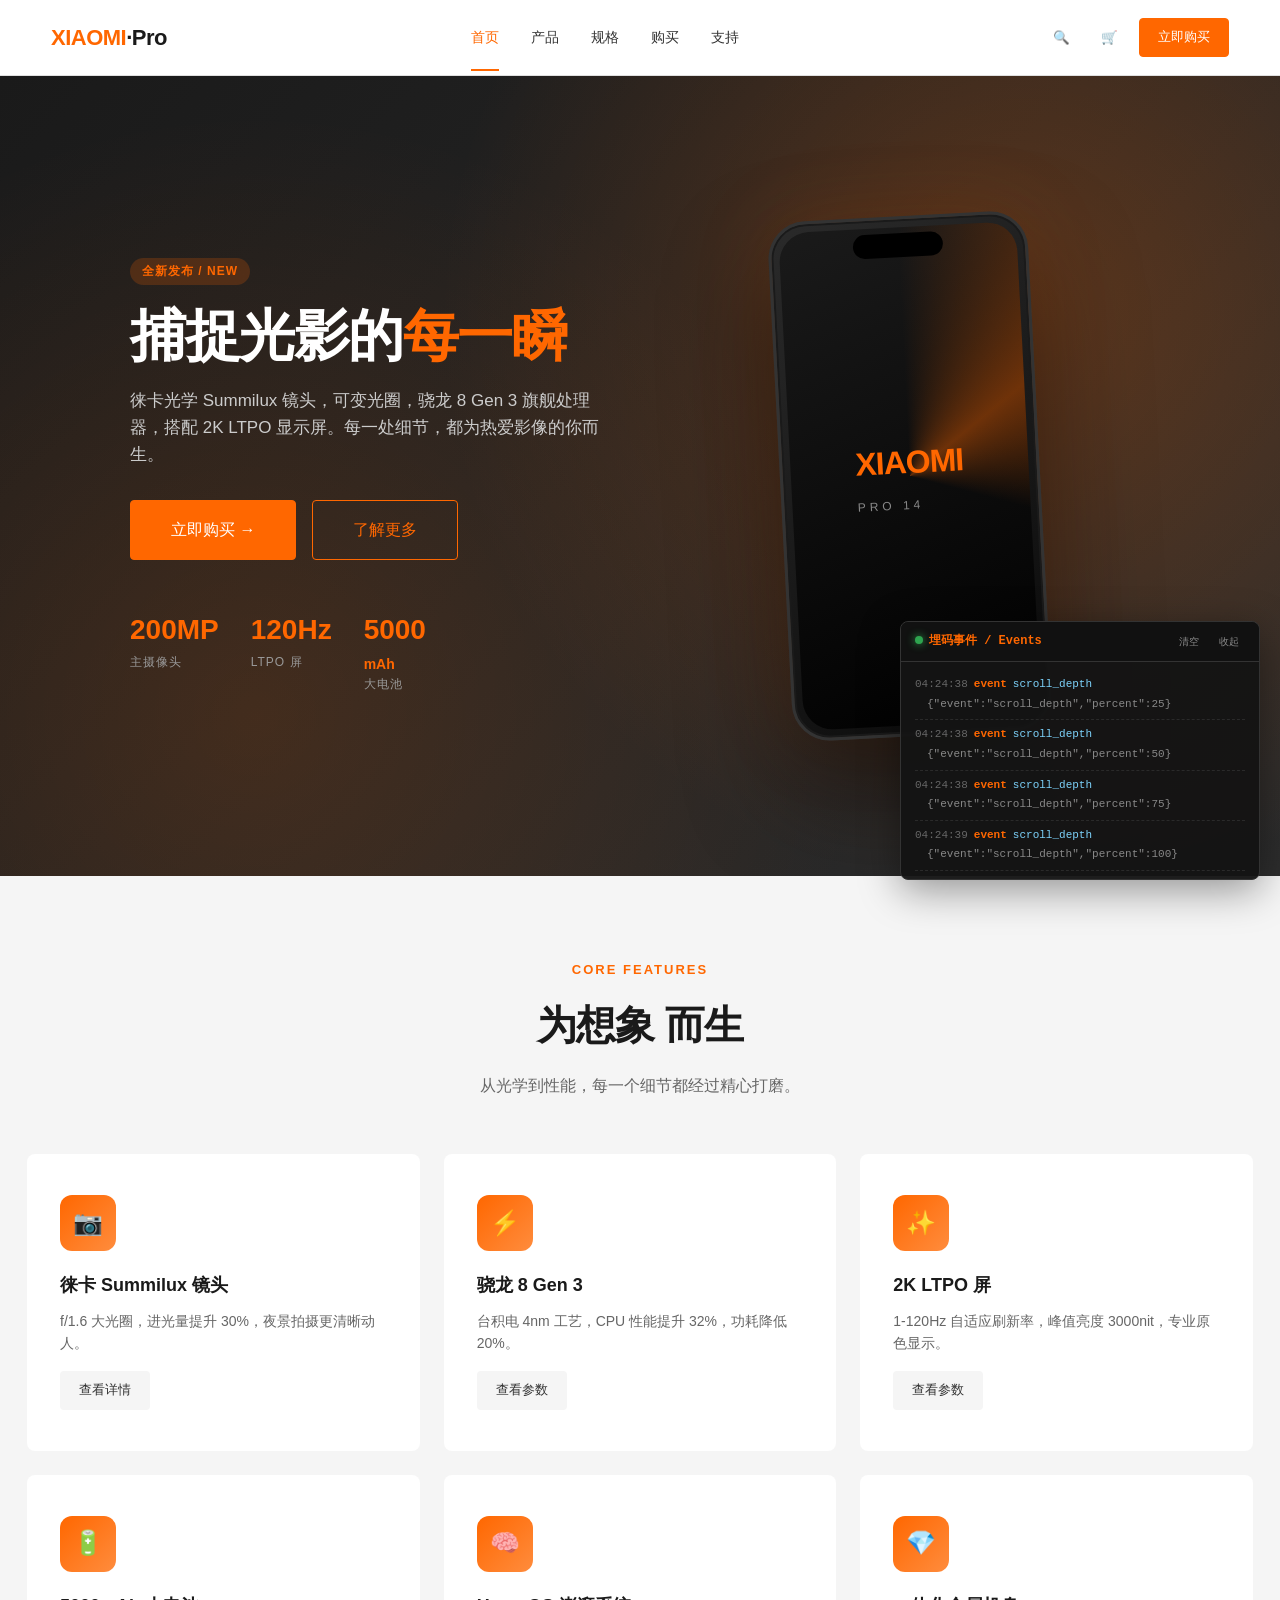
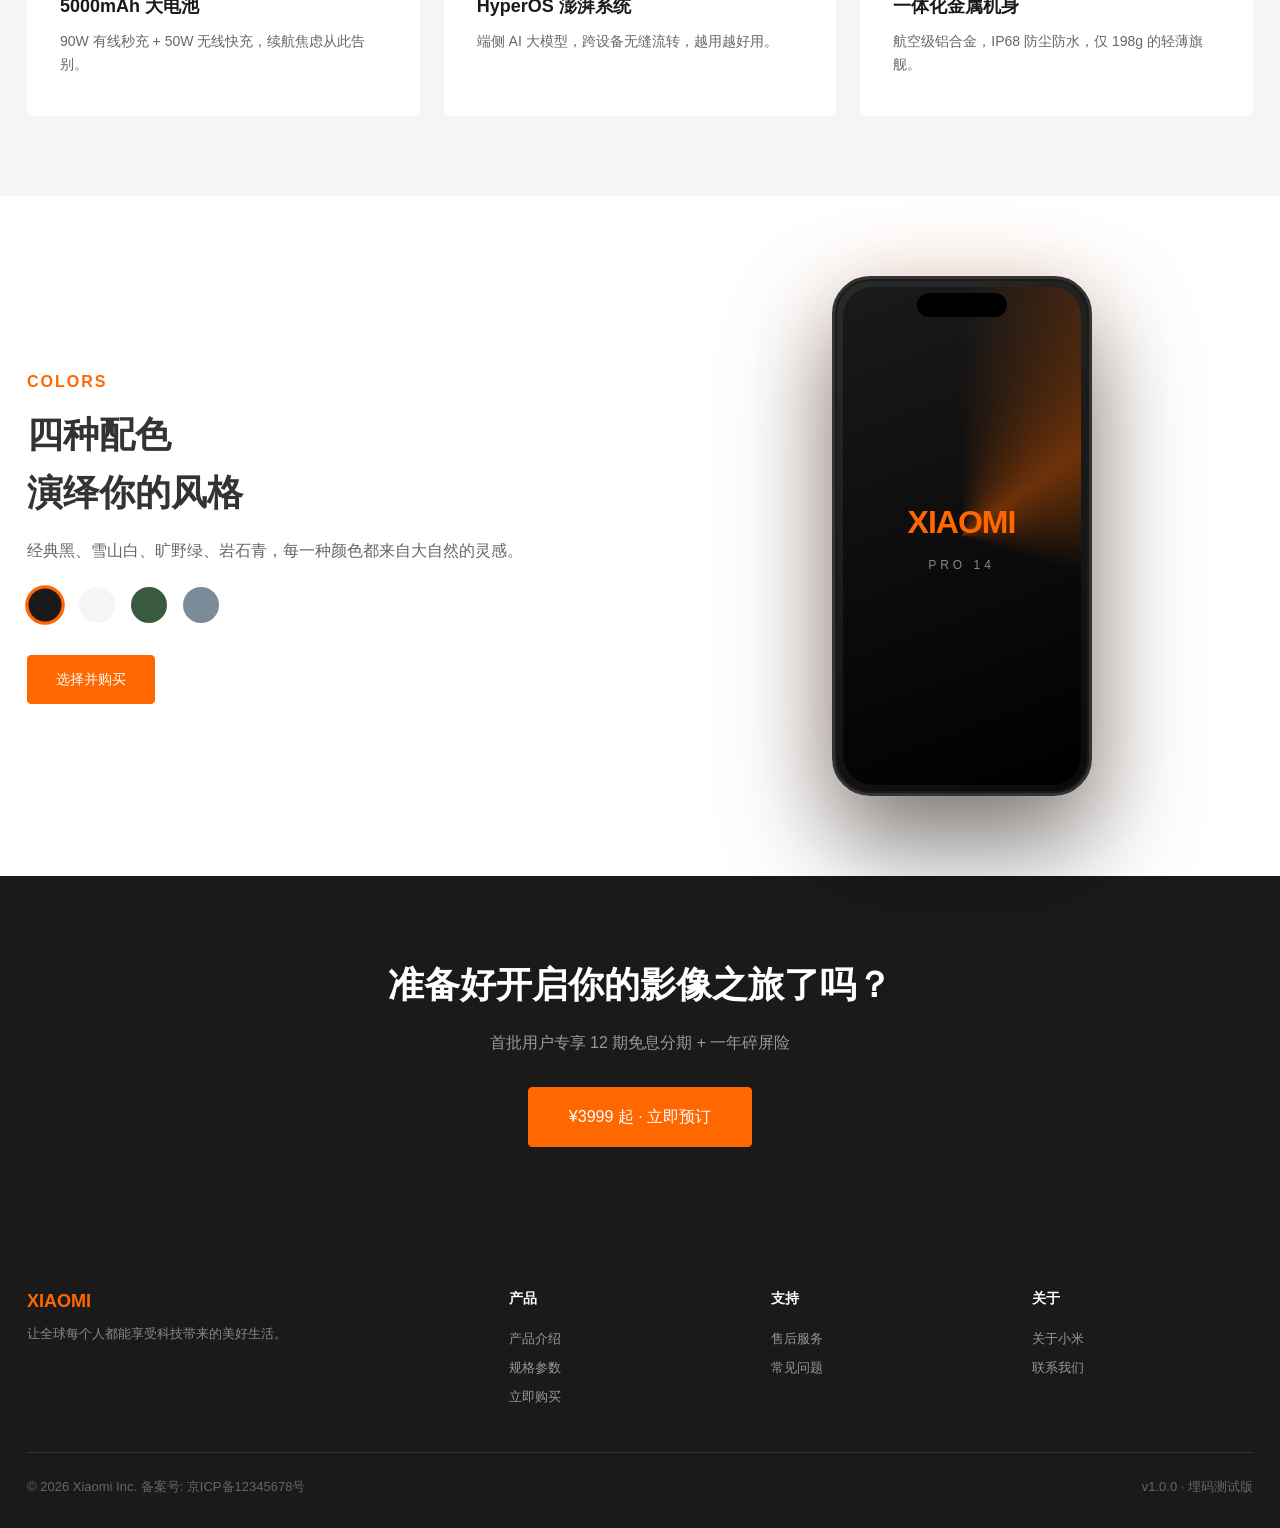
==== index.html @ 8863a965 "feat: initial commit - Xiaomi Pro 14 site with tracking SDK" ====
<!DOCTYPE html>
<html lang="zh-CN">
<head>
  <meta charset="UTF-8">
  <meta name="viewport" content="width=device-width, initial-scale=1.0">
  <title>Xiaomi Pro 14 - 重新定义旗舰</title>
  <meta name="description" content="Xiaomi Pro 14 - 徕卡光学 Summilux 镜头，骁龙8 Gen 3，2K 120Hz LTPO 显示屏。">
  <link rel="stylesheet" href="/css/style.css">
</head>
<body>

  <!-- ===== Header ===== -->
  <header class="site-header">
    <div class="header-inner">
      <a href="/index.html" class="brand">XIAOMI<span>·Pro</span></a>
      <nav class="nav">
        <a href="/index.html" class="active">首页</a>
        <a href="/product.html" data-event="nav_click" data-event-cat="nav" data-event-label="产品">产品</a>
        <a href="/specs.html" data-event="nav_click" data-event-cat="nav" data-event-label="规格">规格</a>
        <a href="/buy.html" data-event="nav_click" data-event-cat="nav" data-event-label="购买">购买</a>
        <a href="/support.html" data-event="nav_click" data-event-cat="nav" data-event-label="支持">支持</a>
      </nav>
      <div class="header-cta">
        <button class="icon-btn" data-event="header_search" aria-label="搜索">🔍</button>
        <button class="icon-btn" data-event="header_cart" aria-label="购物车">🛒</button>
        <a href="/buy.html" class="btn btn-primary btn-sm" data-event="header_buy_now" data-event-cat="cta" data-event-pos="header">立即购买</a>
      </div>
    </div>
  </header>

  <!-- ===== Hero / Banner ===== -->
  <section class="hero">
    <div class="hero-inner">
      <div class="hero-text">
        <span class="tag">全新发布 / NEW</span>
        <h1>捕捉光影的<em>每一瞬</em></h1>
        <p>徕卡光学 Summilux 镜头，可变光圈，骁龙 8 Gen 3 旗舰处理器，搭配 2K LTPO 显示屏。每一处细节，都为热爱影像的你而生。</p>
        <div class="hero-cta">
          <a href="/buy.html" class="btn btn-primary btn-lg" data-event="hero_buy" data-event-cat="cta" data-event-pos="hero" data-event-label="立即购买" data-event-value="4499">立即购买 →</a>
          <a href="/product.html" class="btn btn-outline btn-lg" data-event="hero_learn" data-event-cat="cta" data-event-pos="hero" data-event-label="了解更多">了解更多</a>
        </div>
        <div class="hero-meta">
          <div><span class="num">200MP</span><span class="lbl">主摄像头</span></div>
          <div><span class="num">120Hz</span><span class="lbl">LTPO 屏</span></div>
          <div><span class="num">5000<span style="font-size:14px">mAh</span></span><span class="lbl">大电池</span></div>
        </div>
      </div>
      <div class="hero-visual">
        <div class="phone-mock">
          <div class="phone-notch"></div>
          <div class="phone-screen">
            <div class="phone-logo">XIAOMI<small>PRO 14</small></div>
          </div>
        </div>
      </div>
    </div>
  </section>

  <!-- ===== Features ===== -->
  <section class="features">
    <div class="container">
      <div class="section-head">
        <span class="eyebrow">CORE FEATURES</span>
        <h2>为想象 而生</h2>
        <p>从光学到性能，每一个细节都经过精心打磨。</p>
      </div>
      <div class="feature-grid">
        <div class="feature-card" data-event="feature_view" data-event-cat="feature" data-event-label="徕卡光学">
          <div class="feature-icon">📷</div>
          <h3>徕卡 Summilux 镜头</h3>
          <p>f/1.6 大光圈，进光量提升 30%，夜景拍摄更清晰动人。</p>
          <a href="/product.html" class="btn btn-ghost btn-sm" style="margin-top:16px" data-event="feature_learn_more" data-event-cat="feature" data-event-label="徕卡光学">查看详情</a>
        </div>
        <div class="feature-card" data-event="feature_view" data-event-cat="feature" data-event-label="性能">
          <div class="feature-icon">⚡</div>
          <h3>骁龙 8 Gen 3</h3>
          <p>台积电 4nm 工艺，CPU 性能提升 32%，功耗降低 20%。</p>
          <a href="/specs.html" class="btn btn-ghost btn-sm" style="margin-top:16px" data-event="feature_learn_more" data-event-cat="feature" data-event-label="性能">查看参数</a>
        </div>
        <div class="feature-card" data-event="feature_view" data-event-cat="feature" data-event-label="屏幕">
          <div class="feature-icon">✨</div>
          <h3>2K LTPO 屏</h3>
          <p>1-120Hz 自适应刷新率，峰值亮度 3000nit，专业原色显示。</p>
          <a href="/specs.html" class="btn btn-ghost btn-sm" style="margin-top:16px" data-event="feature_learn_more" data-event-cat="feature" data-event-label="屏幕">查看参数</a>
        </div>
        <div class="feature-card" data-event="feature_view" data-event-cat="feature" data-event-label="续航">
          <div class="feature-icon">🔋</div>
          <h3>5000mAh 大电池</h3>
          <p>90W 有线秒充 + 50W 无线快充，续航焦虑从此告别。</p>
        </div>
        <div class="feature-card" data-event="feature_view" data-event-cat="feature" data-event-label="系统">
          <div class="feature-icon">🧠</div>
          <h3>HyperOS 澎湃系统</h3>
          <p>端侧 AI 大模型，跨设备无缝流转，越用越好用。</p>
        </div>
        <div class="feature-card" data-event="feature_view" data-event-cat="feature" data-event-label="设计">
          <div class="feature-icon">💎</div>
          <h3>一体化金属机身</h3>
          <p>航空级铝合金，IP68 防尘防水，仅 198g 的轻薄旗舰。</p>
        </div>
      </div>
    </div>
  </section>

  <!-- ===== Color picker banner ===== -->
  <section>
    <div class="container colors">
      <div>
        <span class="eyebrow" style="color:var(--primary);font-weight:600;letter-spacing:2px">COLORS</span>
        <h2 style="font-size:36px;margin:12px 0 16px">四种配色<br>演绎你的风格</h2>
        <p style="color:var(--gray-4);margin-bottom:24px">经典黑、雪山白、旷野绿、岩石青，每一种颜色都来自大自然的灵感。</p>
        <div class="color-options">
          <div class="color-dot active" style="background:#1a1a1a" data-preview="#1a1a1a" data-color="经典黑" data-event="color_select" data-event-cat="product" data-event-label="经典黑"></div>
          <div class="color-dot" style="background:#f5f5f5" data-preview="#f5f5f5" data-color="雪山白" data-event="color_select" data-event-cat="product" data-event-label="雪山白"></div>
          <div class="color-dot" style="background:#3a5a40" data-preview="#3a5a40" data-color="旷野绿" data-event="color_select" data-event-cat="product" data-event-label="旷野绿"></div>
          <div class="color-dot" style="background:#7a8b99" data-preview="#7a8b99" data-color="岩石青" data-event="color_select" data-event-cat="product" data-event-label="岩石青"></div>
        </div>
        <a href="/buy.html" class="btn btn-primary" data-event="color_section_buy" data-event-cat="cta" data-event-label="选择并购买">选择并购买</a>
      </div>
      <div style="text-align:center">
        <div class="phone-mock" style="transform:none;margin:0 auto">
          <div class="phone-notch"></div>
          <div class="phone-screen">
            <div class="phone-logo">XIAOMI<small>PRO 14</small></div>
          </div>
        </div>
      </div>
    </div>
  </section>

  <!-- ===== CTA Strip ===== -->
  <section style="background:var(--dark);color:#fff;text-align:center;padding:80px 24px">
    <h2 style="font-size:36px;margin-bottom:16px">准备好开启你的影像之旅了吗？</h2>
    <p style="color:#999;margin-bottom:32px">首批用户专享 12 期免息分期 + 一年碎屏险</p>
    <a href="/buy.html" class="btn btn-primary btn-lg" data-event="bottom_cta_buy" data-event-cat="cta" data-event-pos="bottom" data-event-value="4499">¥3999 起 · 立即预订</a>
  </section>

  <!-- ===== Footer ===== -->
  <footer class="site-footer">
    <div class="footer-grid">
      <div class="footer-col">
        <h4 style="color:var(--primary);font-size:18px;margin-bottom:8px">XIAOMI</h4>
        <p style="color:#888">让全球每个人都能享受科技带来的美好生活。</p>
      </div>
      <div class="footer-col">
        <h4>产品</h4>
        <a href="/product.html" data-event="footer_link" data-event-cat="footer" data-event-label="产品">产品介绍</a>
        <a href="/specs.html" data-event="footer_link" data-event-cat="footer" data-event-label="规格">规格参数</a>
        <a href="/buy.html" data-event="footer_link" data-event-cat="footer" data-event-label="购买">立即购买</a>
      </div>
      <div class="footer-col">
        <h4>支持</h4>
        <a href="/support.html" data-event="footer_link" data-event-cat="footer" data-event-label="售后">售后服务</a>
        <a href="/support.html" data-event="footer_link" data-event-cat="footer" data-event-label="FAQ">常见问题</a>
      </div>
      <div class="footer-col">
        <h4>关于</h4>
        <a href="#" data-event="footer_link" data-event-cat="footer" data-event-label="关于小米">关于小米</a>
        <a href="#" data-event="footer_link" data-event-cat="footer" data-event-label="联系我们">联系我们</a>
      </div>
    </div>
    <div class="footer-bottom">
      <span>© 2026 Xiaomi Inc. 备案号: 京ICP备12345678号</span>
      <span>v1.0.0 · 埋码测试版</span>
    </div>
  </footer>

  <script src="/js/tracker.js"></script>
  <script src="/js/main.js"></script>
</body>
</html>
---- css/style.css ----
/* ===== Reset & Base ===== */
* { box-sizing: border-box; margin: 0; padding: 0; }
html { scroll-behavior: smooth; }
body {
  font-family: -apple-system, BlinkMacSystemFont, "Segoe UI", "PingFang SC", "Microsoft YaHei", Roboto, sans-serif;
  color: #333;
  background: #fff;
  line-height: 1.6;
  -webkit-font-smoothing: antialiased;
}
a { color: inherit; text-decoration: none; }
img { max-width: 100%; display: block; }
button { font-family: inherit; cursor: pointer; border: none; background: none; }
ul { list-style: none; }

/* ===== Theme ===== */
:root {
  --primary: #ff6700;
  --primary-dark: #e55a00;
  --dark: #1a1a1a;
  --gray-1: #f5f5f5;
  --gray-2: #e0e0e0;
  --gray-3: #999;
  --gray-4: #666;
  --text: #333;
  --max-w: 1226px;
}

/* ===== Header ===== */
.site-header {
  position: sticky; top: 0; z-index: 100;
  background: rgba(255,255,255,0.95);
  backdrop-filter: blur(10px);
  border-bottom: 1px solid var(--gray-2);
}
.header-inner {
  max-width: var(--max-w); margin: 0 auto;
  display: flex; align-items: center; justify-content: space-between;
  padding: 18px 24px;
}
.brand {
  font-size: 22px; font-weight: 700; color: var(--primary);
  letter-spacing: -0.5px;
}
.brand span { color: var(--dark); }
.nav { display: flex; gap: 32px; }
.nav a {
  font-size: 14px; color: var(--text);
  transition: color .2s;
  position: relative;
}
.nav a:hover, .nav a.active { color: var(--primary); }
.nav a.active::after {
  content: ''; position: absolute; bottom: -22px; left: 0; right: 0;
  height: 2px; background: var(--primary);
}
.header-cta {
  display: flex; gap: 12px; align-items: center;
}
.icon-btn {
  width: 36px; height: 36px; border-radius: 50%;
  display: inline-flex; align-items: center; justify-content: center;
  color: var(--gray-4); transition: all .2s;
}
.icon-btn:hover { background: var(--gray-1); color: var(--primary); }

/* ===== Buttons ===== */
.btn {
  display: inline-flex; align-items: center; justify-content: center; gap: 6px;
  padding: 12px 28px; border-radius: 4px;
  font-size: 14px; font-weight: 500;
  transition: all .25s; cursor: pointer;
  border: 1px solid transparent;
}
.btn-primary {
  background: var(--primary); color: #fff;
  border-color: var(--primary);
}
.btn-primary:hover { background: var(--primary-dark); border-color: var(--primary-dark); transform: translateY(-1px); box-shadow: 0 6px 20px rgba(255,103,0,0.3); }
.btn-outline {
  background: transparent; color: var(--primary); border-color: var(--primary);
}
.btn-outline:hover { background: var(--primary); color: #fff; }
.btn-dark { background: var(--dark); color: #fff; border-color: var(--dark); }
.btn-dark:hover { background: #000; }
.btn-ghost { background: var(--gray-1); color: var(--text); }
.btn-ghost:hover { background: var(--gray-2); }
.btn-lg { padding: 16px 40px; font-size: 16px; }
.btn-sm { padding: 8px 18px; font-size: 13px; }
.btn-block { width: 100%; }

/* ===== Hero / Banner ===== */
.hero {
  position: relative;
  background: linear-gradient(135deg, #1a1a1a 0%, #2d2d2d 100%);
  color: #fff;
  overflow: hidden;
  min-height: 620px;
  display: flex; align-items: center;
}
.hero::before {
  content: ''; position: absolute; inset: 0;
  background:
    radial-gradient(circle at 80% 30%, rgba(255,103,0,0.25) 0%, transparent 50%),
    radial-gradient(circle at 20% 80%, rgba(255,103,0,0.15) 0%, transparent 50%);
}
.hero-inner {
  position: relative; z-index: 2;
  max-width: var(--max-w); margin: 0 auto;
  padding: 80px 24px;
  display: grid; grid-template-columns: 1fr 1fr; gap: 60px;
  align-items: center;
}
.hero-text .tag {
  display: inline-block; padding: 4px 12px;
  background: rgba(255,103,0,0.2); color: var(--primary);
  border-radius: 20px; font-size: 12px; font-weight: 600;
  margin-bottom: 20px; letter-spacing: 1px;
}
.hero-text h1 {
  font-size: 56px; line-height: 1.1; font-weight: 700;
  margin-bottom: 20px; letter-spacing: -1.5px;
}
.hero-text h1 em { font-style: normal; color: var(--primary); }
.hero-text p {
  font-size: 17px; color: #ccc; margin-bottom: 32px; max-width: 480px;
}
.hero-cta { display: flex; gap: 16px; flex-wrap: wrap; }
.hero-meta { display: flex; gap: 32px; margin-top: 48px; }
.hero-meta div span { display: block; }
.hero-meta .num { font-size: 28px; font-weight: 700; color: var(--primary); }
.hero-meta .lbl { font-size: 12px; color: #999; text-transform: uppercase; letter-spacing: 1px; }

.hero-visual {
  position: relative; height: 480px;
  display: flex; align-items: center; justify-content: center;
}
.phone-mock {
  width: 260px; height: 520px;
  background: linear-gradient(145deg, #2a2a2a 0%, #0a0a0a 100%);
  border-radius: 38px;
  border: 3px solid #333;
  position: relative;
  box-shadow:
    0 50px 100px rgba(0,0,0,0.5),
    inset 0 0 0 2px #1a1a1a,
    0 0 80px rgba(255,103,0,0.15);
  transform: rotate(-3deg);
  transition: transform .8s cubic-bezier(0.4,0,0.2,1);
}
.phone-mock:hover { transform: rotate(0deg) scale(1.03); }
.phone-screen {
  position: absolute; inset: 8px;
  background: linear-gradient(160deg, #1a1a1a 0%, #000 100%);
  border-radius: 30px;
  display: flex; flex-direction: column;
  align-items: center; justify-content: center;
  color: var(--primary);
  overflow: hidden;
}
.phone-screen::after {
  content: ''; position: absolute;
  width: 200%; height: 200%;
  background: conic-gradient(from 0deg, transparent, rgba(255,103,0,0.4), transparent 30%);
  animation: rotate 4s linear infinite;
  top: -50%; left: -50%;
}
@keyframes rotate { to { transform: rotate(360deg); } }
.phone-logo {
  position: relative; z-index: 2;
  font-size: 32px; font-weight: 800;
  letter-spacing: -1px;
}
.phone-logo small { display: block; font-size: 12px; color: #888; margin-top: 8px; font-weight: 400; letter-spacing: 4px; }
.phone-notch {
  position: absolute; top: 14px; left: 50%; transform: translateX(-50%);
  width: 90px; height: 24px; background: #000; border-radius: 12px; z-index: 3;
}

/* ===== Sections ===== */
section { padding: 80px 24px; }
.container { max-width: var(--max-w); margin: 0 auto; }
.section-head { text-align: center; margin-bottom: 56px; }
.section-head .eyebrow {
  display: inline-block; color: var(--primary);
  font-size: 13px; font-weight: 600; letter-spacing: 2px;
  text-transform: uppercase; margin-bottom: 12px;
}
.section-head h2 {
  font-size: 40px; font-weight: 700; letter-spacing: -1px;
  margin-bottom: 16px; color: var(--dark);
}
.section-head p { color: var(--gray-4); max-width: 600px; margin: 0 auto; font-size: 16px; }

/* ===== Feature Grid ===== */
.features {
  background: var(--gray-1);
}
.feature-grid {
  display: grid; grid-template-columns: repeat(3, 1fr); gap: 24px;
}
.feature-card {
  background: #fff; border-radius: 8px;
  padding: 40px 32px; transition: all .3s;
  border: 1px solid transparent;
}
.feature-card:hover { transform: translateY(-4px); box-shadow: 0 12px 32px rgba(0,0,0,0.08); border-color: var(--primary); }
.feature-icon {
  width: 56px; height: 56px; border-radius: 12px;
  background: linear-gradient(135deg, var(--primary) 0%, #ff8c3d 100%);
  display: inline-flex; align-items: center; justify-content: center;
  color: #fff; font-size: 24px; margin-bottom: 20px;
}
.feature-card h3 { font-size: 18px; font-weight: 600; margin-bottom: 10px; color: var(--dark); }
.feature-card p { font-size: 14px; color: var(--gray-4); }

/* ===== Color picker section ===== */
.colors {
  display: grid; grid-template-columns: 1fr 1fr; gap: 60px;
  align-items: center;
}
.color-options { display: flex; gap: 16px; margin: 24px 0 32px; }
.color-dot {
  width: 36px; height: 36px; border-radius: 50%;
  border: 3px solid transparent;
  cursor: pointer; transition: all .2s;
  position: relative;
}
.color-dot.active { border-color: var(--primary); transform: scale(1.1); }
.color-dot:hover { transform: scale(1.1); }

/* ===== Specs Table ===== */
.specs-list { width: 100%; border-collapse: collapse; }
.specs-list tr { border-bottom: 1px solid var(--gray-2); }
.specs-list tr:hover { background: var(--gray-1); }
.specs-list td { padding: 18px 16px; font-size: 14px; }
.specs-list td:first-child { color: var(--gray-3); width: 30%; }
.specs-list td:last-child { font-weight: 500; }

/* ===== Buy page ===== */
.buy-grid { display: grid; grid-template-columns: 1fr 1fr; gap: 48px; }
.buy-card {
  background: #fff; border: 1px solid var(--gray-2); border-radius: 8px;
  padding: 32px;
}
.buy-card h3 { font-size: 22px; margin-bottom: 8px; }
.price { font-size: 36px; font-weight: 700; color: var(--primary); margin: 16px 0; }
.price small { font-size: 14px; color: var(--gray-3); font-weight: 400; }
.form-row { margin-bottom: 18px; }
.form-row label { display: block; font-size: 13px; color: var(--gray-4); margin-bottom: 6px; }
.form-row input, .form-row select {
  width: 100%; padding: 12px 14px;
  border: 1px solid var(--gray-2); border-radius: 4px;
  font-size: 14px; font-family: inherit;
  transition: border-color .2s;
}
.form-row input:focus, .form-row select:focus {
  outline: none; border-color: var(--primary);
}
.stock-status {
  display: inline-flex; align-items: center; gap: 6px;
  font-size: 13px; color: #2ea44f; font-weight: 500;
  margin-bottom: 16px;
}
.stock-status::before {
  content: ''; width: 8px; height: 8px; border-radius: 50%;
  background: #2ea44f; box-shadow: 0 0 0 4px rgba(46,164,79,0.2);
}

/* ===== Support page ===== */
.faq-list { max-width: 800px; margin: 0 auto; }
.faq-item {
  border-bottom: 1px solid var(--gray-2); padding: 20px 0;
  cursor: pointer;
}
.faq-q { display: flex; justify-content: space-between; font-weight: 500; }
.faq-q::after { content: '+'; color: var(--primary); font-size: 20px; }
.faq-item.open .faq-q::after { content: '−'; }
.faq-a { display: none; color: var(--gray-4); margin-top: 12px; font-size: 14px; }
.faq-item.open .faq-a { display: block; }

/* ===== Footer ===== */
.site-footer {
  background: var(--dark); color: #999;
  padding: 60px 24px 30px; font-size: 13px;
}
.footer-grid {
  max-width: var(--max-w); margin: 0 auto;
  display: grid; grid-template-columns: 2fr 1fr 1fr 1fr; gap: 40px;
  padding-bottom: 40px; border-bottom: 1px solid #333;
}
.footer-col h4 { color: #fff; margin-bottom: 16px; font-size: 14px; }
.footer-col a { display: block; padding: 4px 0; transition: color .2s; }
.footer-col a:hover { color: var(--primary); }
.footer-bottom {
  max-width: var(--max-w); margin: 0 auto;
  display: flex; justify-content: space-between; padding-top: 24px;
  color: #666;
}

/* ===== Tracking Log Panel ===== */
#track-panel {
  position: fixed; bottom: 20px; right: 20px;
  width: 360px; max-height: 420px;
  background: rgba(20,20,20,0.96);
  color: #e0e0e0; border-radius: 8px;
  font-family: "SF Mono", Consolas, Monaco, monospace;
  font-size: 11px;
  box-shadow: 0 10px 40px rgba(0,0,0,0.4);
  z-index: 9999;
  display: flex; flex-direction: column;
  border: 1px solid #333;
}
#track-panel.collapsed { max-height: 38px; }
.track-head {
  display: flex; justify-content: space-between; align-items: center;
  padding: 10px 14px; background: #111;
  border-radius: 8px 8px 0 0;
  border-bottom: 1px solid #333;
  cursor: pointer;
}
.track-head strong { color: var(--primary); font-size: 12px; }
.track-head .dot {
  width: 8px; height: 8px; border-radius: 50%; background: #2ea44f;
  display: inline-block; margin-right: 6px;
  box-shadow: 0 0 8px #2ea44f;
  animation: pulse 2s infinite;
}
@keyframes pulse { 50% { opacity: 0.4; } }
.track-actions { display: flex; gap: 8px; }
.track-actions button {
  background: transparent; color: #888;
  font-size: 10px; padding: 2px 6px; border-radius: 3px;
}
.track-actions button:hover { color: var(--primary); background: #222; }
#track-log {
  flex: 1; overflow-y: auto; padding: 8px 14px;
  scrollbar-width: thin; scrollbar-color: #444 transparent;
}
.track-entry {
  padding: 6px 0; border-bottom: 1px dashed #2a2a2a;
  word-break: break-all;
}
.track-entry .te-time { color: #666; margin-right: 6px; }
.track-entry .te-platform { color: var(--primary); font-weight: 700; margin-right: 6px; }
.track-entry .te-event { color: #7dd3fc; }
.track-entry .te-data { color: #888; display: block; margin-top: 2px; padding-left: 12px; }
.track-entry.pv .te-platform { color: #a78bfa; }
.track-entry.conv .te-platform { color: #fbbf24; }

/* ===== Toast ===== */
.toast {
  position: fixed; top: 24px; left: 50%; transform: translateX(-50%);
  background: var(--dark); color: #fff;
  padding: 14px 24px; border-radius: 6px;
  font-size: 14px; box-shadow: 0 10px 30px rgba(0,0,0,0.2);
  z-index: 99999;
  opacity: 0; transition: opacity .3s, transform .3s;
  border-left: 3px solid var(--primary);
}
.toast.show { opacity: 1; transform: translateX(-50%) translateY(0); }

/* ===== Responsive ===== */
@media (max-width: 900px) {
  .hero-inner, .colors, .buy-grid { grid-template-columns: 1fr; }
  .feature-grid { grid-template-columns: 1fr; }
  .footer-grid { grid-template-columns: 1fr 1fr; }
  .hero-text h1 { font-size: 36px; }
  .nav { display: none; }
  .phone-mock { width: 200px; height: 400px; }
  .hero-visual { height: 360px; }
  #track-panel { width: calc(100vw - 40px); }
}
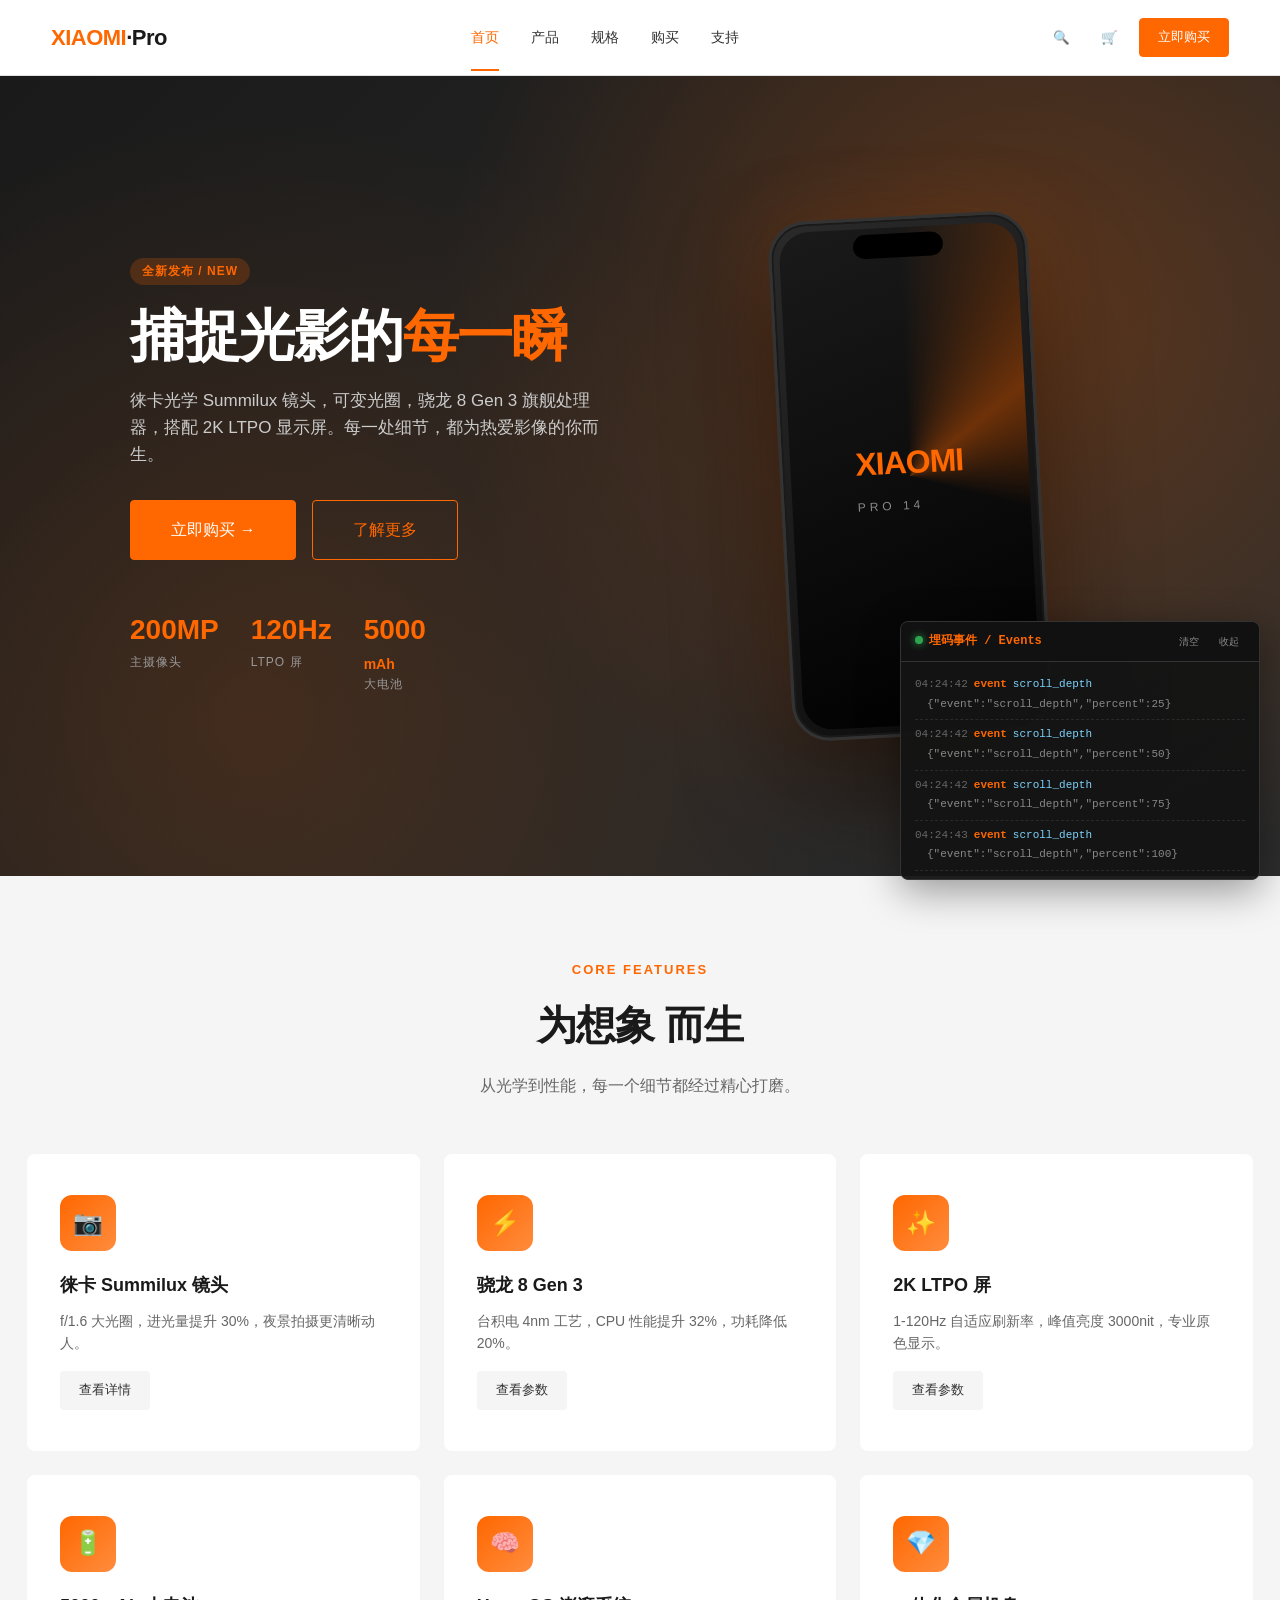
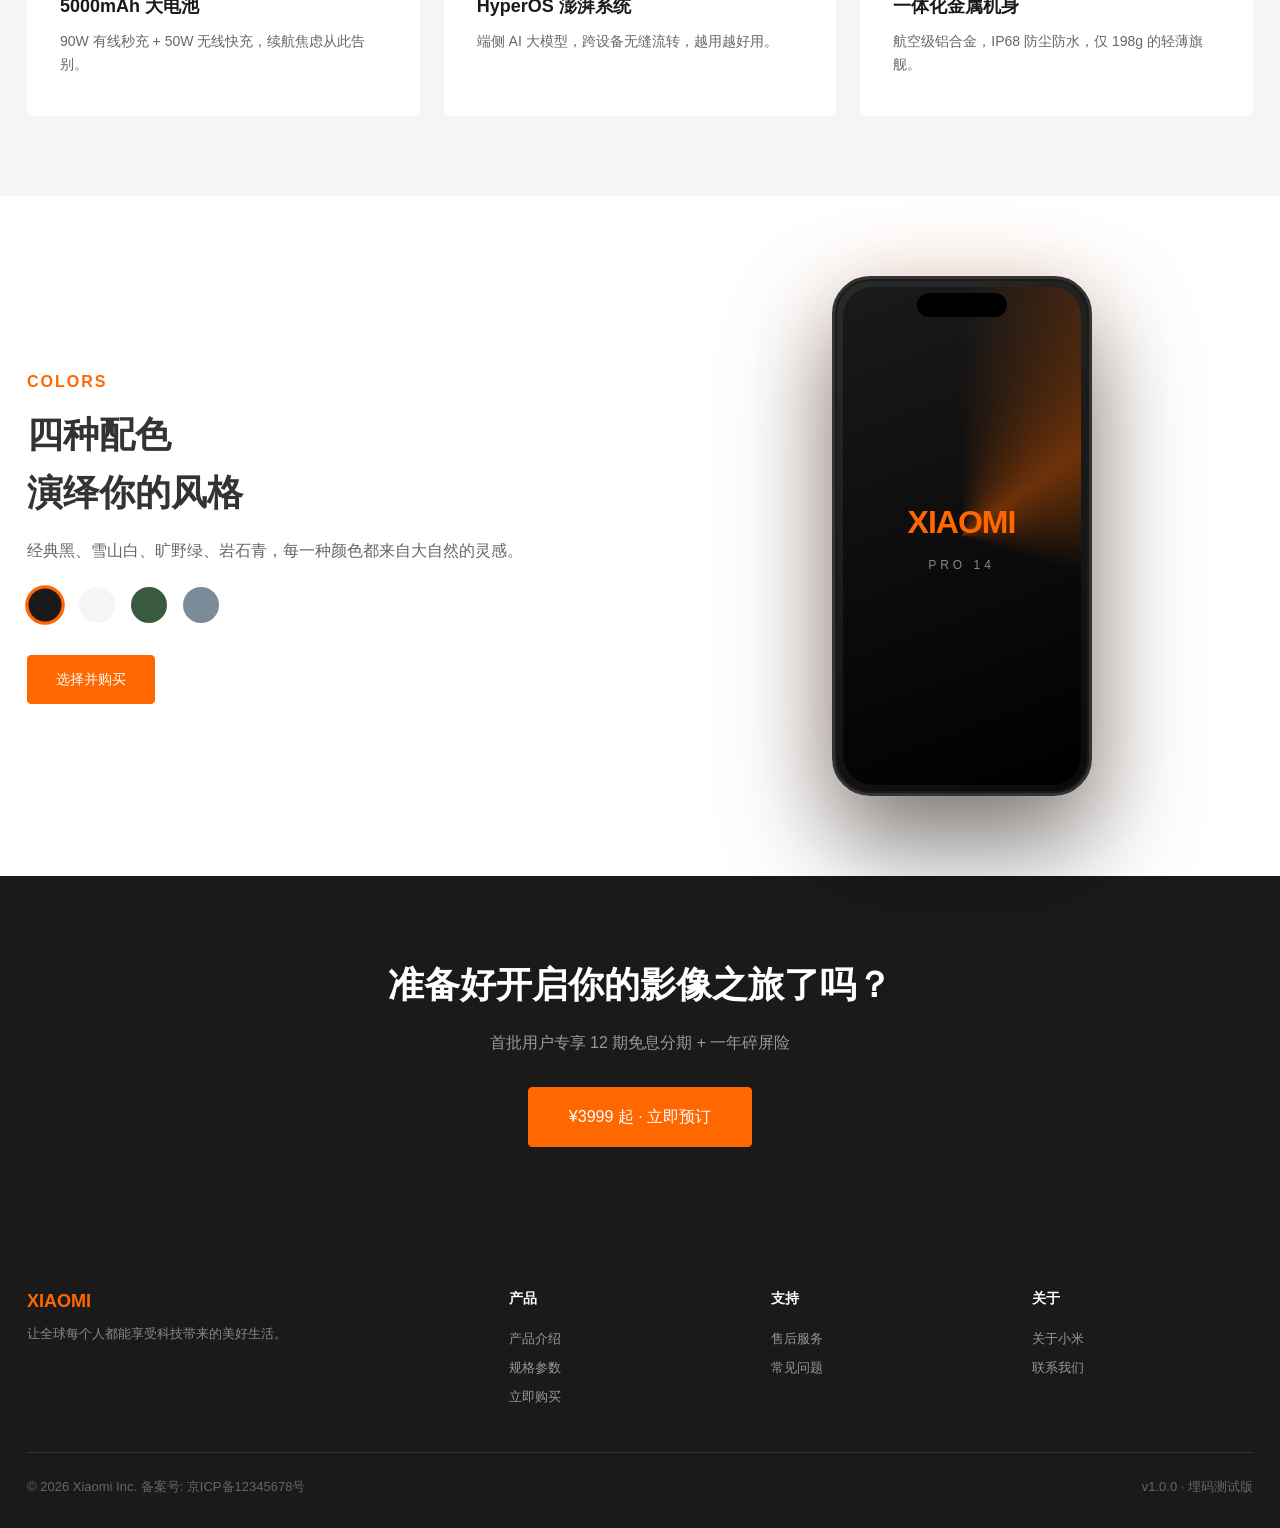
==== commit e1db1b8f: "feat: add GA4 (G-XBHN8ZTBCF) and Umami tracking scripts to all pages" ====
--- a/index.html
+++ b/index.html
@@ -1,6 +1,18 @@
 <!DOCTYPE html>
 <html lang="zh-CN">
 <head>
+  <!-- Google tag (gtag.js) - GA4 -->
+  <script async src="https://www.googletagmanager.com/gtag/js?id=G-XBHN8ZTBCF"></script>
+  <script>
+    window.dataLayer = window.dataLayer || [];
+    function gtag(){dataLayer.push(arguments);}
+    gtag('js', new Date());
+    gtag('config', 'G-XBHN8ZTBCF');
+  </script>
+
+  <!-- Umami Analytics -->
+  <script defer src="http://localhost:3000/script.js" data-website-id="d767fd33-8b4c-446f-88bc-324c1520ba76"></script>
+
   <meta charset="UTF-8">
   <meta name="viewport" content="width=device-width, initial-scale=1.0">
   <title>Xiaomi Pro 14 - 重新定义旗舰</title>
